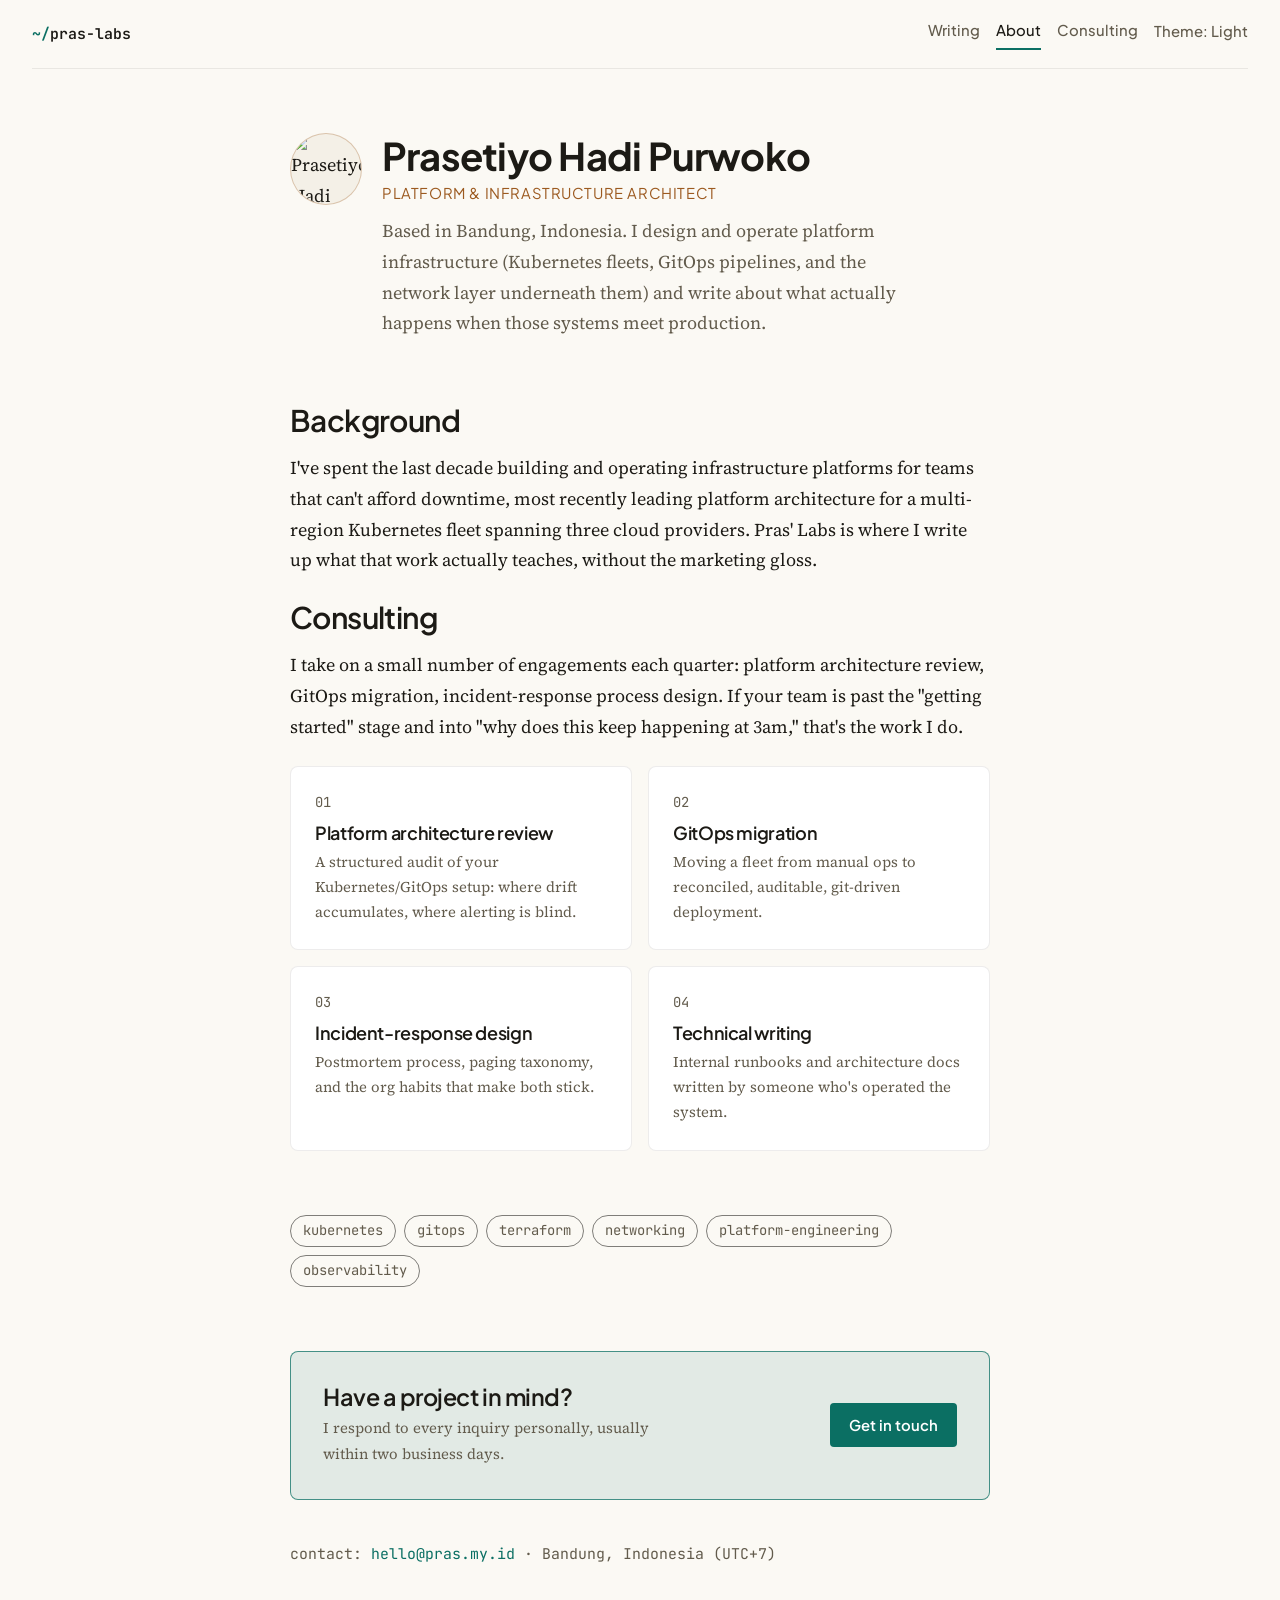
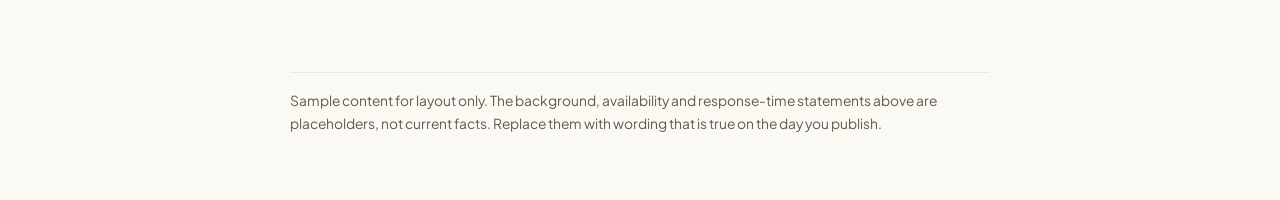
==== ui_kits/about-consulting/index.html @ 94b33f3e "Apply antislop audit 001: contrast, focus, mobile, states, theme, code palette Contrast: text-tertia" ====
<!-- @dsCard group="About" viewport="1040x900" subtitle="About + consulting, dark + light" name="About & consulting" -->
<!DOCTYPE html>
<html lang="en">
<head>
<meta charset="UTF-8">
<meta name="viewport" content="width=device-width, initial-scale=1">
<title>About | Pras' Labs</title>
<script>try{var t=localStorage.getItem('pras-labs-theme');if(t==='light'||t==='dark')document.documentElement.setAttribute('data-theme',t)}catch(e){}</script>
<link rel="stylesheet" href="../../styles.css">
<style>
  body { margin: 0; }
  /* Widths: bp-sm 480px, bp-md 748px, bp-lg 1104px (literal px, CSS cannot read custom properties in @media). */
  .shell { max-width: var(--page-max-width); margin: 0 auto; padding: 0 var(--space-5); }
  @media (max-width: 479.98px) { .shell { padding: 0 var(--space-4); } }
  @media (min-width: 1104px) { .shell { padding: 0 var(--space-6); } }
  .sample-note { max-width: var(--content-width); margin: 0 auto var(--space-8); padding-top: var(--space-4); border-top: 1px solid var(--border-hairline); font-family: var(--font-heading); font-size: var(--text-xs); color: var(--text-secondary); }
  .btn { font-family: var(--font-heading); font-weight: 600; border-radius: var(--radius-sm); border: 1px solid transparent; padding: 0 18px; min-height: var(--touch-target); align-items: center; font-size: var(--text-sm); text-decoration: none; display: inline-flex; }
  .btn-primary { background: var(--accent); color: var(--text-on-accent); }
  .btn-primary:hover { background: var(--accent-strong); color: var(--text-on-accent); text-decoration: none; }
  .btn-secondary { background: transparent; color: var(--text-primary); border-color: var(--border-control); }
  .btn-secondary:hover { border-color: var(--accent); color: var(--accent-strong); text-decoration: none; }
  .link-44 { display: inline-flex; align-items: center; min-height: var(--touch-target); }

  main { max-width: var(--content-width); margin: var(--space-8) auto var(--space-9); }
  @media (max-width: 747.98px) { main { margin: var(--space-7) auto var(--space-7); } }
  .bio-full { display: flex; gap: 20px; align-items: flex-start; margin-bottom: var(--space-8); }
  @media (max-width: 479.98px) { .bio-full { flex-direction: column; margin-bottom: var(--space-7); } }
  .avatar { width: 72px; height: 72px; border-radius: 999px; flex-shrink: 0; border: 1px solid var(--accent-warm-border); background: var(--surface-2); object-fit: cover; }
  .bio-full h1 { font-family: var(--font-heading); font-size: var(--text-h2); font-weight: 700; color: var(--text-primary); margin: 0 0 4px; }
  .bio-full .role { font-family: var(--font-heading); font-size: var(--text-sm); color: var(--accent-warm); text-transform: uppercase; letter-spacing: var(--tracking-wide); margin-bottom: 10px; }
  .bio-full p { font-family: var(--font-body); font-size: var(--text-base); color: var(--text-secondary); line-height: var(--leading-body); margin: 0; max-width: 58ch; }

  h2 { font-family: var(--font-heading); font-size: var(--text-h3); font-weight: 600; color: var(--text-primary); margin: 0 0 var(--space-4); }
  p.body { font-family: var(--font-body); font-size: var(--text-base); line-height: var(--leading-body); color: var(--text-primary); margin: 0 0 var(--space-5); }

  .services { display: grid; grid-template-columns: 1fr 1fr; gap: var(--space-4); margin-bottom: var(--space-8); }
  @media (max-width: 747.98px) { .services { grid-template-columns: 1fr; margin-bottom: var(--space-7); } }
  .service { border: 1px solid var(--border-hairline); border-radius: var(--radius-md); padding: var(--space-5); background: var(--surface); }
  .service .n { font-family: var(--font-mono); font-size: var(--text-xs); color: var(--text-secondary); margin-bottom: 8px; }
  .service h3 { font-family: var(--font-heading); font-size: var(--text-base); font-weight: 600; color: var(--text-primary); margin: 0 0 6px; }
  .service p { font-family: var(--font-body); font-size: var(--text-sm); color: var(--text-secondary); margin: 0; line-height: var(--leading-body); }

  .stack { display: flex; flex-wrap: wrap; gap: var(--space-2); margin-bottom: var(--space-8); }
  @media (max-width: 747.98px) { .stack { margin-bottom: var(--space-7); } }
  .stack .tag { display: inline-flex; align-items: center; min-height: 32px; font-family: var(--font-mono); font-size: var(--text-xs); padding: 0 12px; border-radius: var(--radius-full); border: 1px solid var(--border-control); color: var(--text-secondary); }

  .cta { display: flex; flex-wrap: wrap; gap: 20px; align-items: center; justify-content: space-between; padding: var(--space-6); border: 1px solid var(--accent-border); border-radius: var(--radius-md); background: var(--accent-dim); }
  @media (max-width: 479.98px) { .cta { padding: var(--space-5); } }
  .cta h3 { font-family: var(--font-heading); font-weight: 600; font-size: var(--text-lg); color: var(--text-primary); margin: 0 0 6px; }
  .cta p { font-family: var(--font-body); font-size: var(--text-sm); color: var(--text-secondary); margin: 0; max-width: 44ch; }
  .cta a.btn { white-space: nowrap; }

  .contact a { display: inline-flex; align-items: center; min-height: var(--touch-target); }
  .contact { margin-top: var(--space-6); font-family: var(--font-mono); font-size: var(--text-sm); color: var(--text-secondary); overflow-wrap: anywhere; }
</style>
</head>
<body>
<div class="shell">
  <nav class="pl-nav">
    <a class="pl-wordmark" href="#"><span>~/</span>pras-labs</a>
    <div class="pl-nav-links">
      <a class="pl-nav-item" href="#"><span>Writing</span></a>
      <a class="pl-nav-item" aria-current="page" href="#"><span>About</span></a>
      <a class="pl-nav-item" href="#"><span>Consulting</span></a>
      <button class="pl-nav-item" id="theme-toggle" type="button"><span>Theme: Dark</span></button>
    </div>
  </nav>

  <main>
    <div class="bio-full">
      <img class="avatar" src="../../assets/pras.jpg" alt="Prasetiyo Hadi Purwoko">
      <div>
        <h1>Prasetiyo Hadi Purwoko</h1>
        <div class="role">Platform & Infrastructure Architect</div>
        <p>Based in Bandung, Indonesia. I design and operate platform infrastructure (Kubernetes fleets, GitOps pipelines, and the network layer underneath them) and write about what actually happens when those systems meet production.</p>
      </div>
    </div>

    <h2>Background</h2>
    <p class="body">I've spent the last decade building and operating infrastructure platforms for teams that can't afford downtime, most recently leading platform architecture for a multi-region Kubernetes fleet spanning three cloud providers. Pras' Labs is where I write up what that work actually teaches, without the marketing gloss.</p>

    <h2>Consulting</h2>
    <p class="body">I take on a small number of engagements each quarter: platform architecture review, GitOps migration, incident-response process design. If your team is past the "getting started" stage and into "why does this keep happening at 3am," that's the work I do.</p>

    <div class="services">
      <div class="service"><div class="n">01</div><h3>Platform architecture review</h3><p>A structured audit of your Kubernetes/GitOps setup: where drift accumulates, where alerting is blind.</p></div>
      <div class="service"><div class="n">02</div><h3>GitOps migration</h3><p>Moving a fleet from manual ops to reconciled, auditable, git-driven deployment.</p></div>
      <div class="service"><div class="n">03</div><h3>Incident-response design</h3><p>Postmortem process, paging taxonomy, and the org habits that make both stick.</p></div>
      <div class="service"><div class="n">04</div><h3>Technical writing</h3><p>Internal runbooks and architecture docs written by someone who's operated the system.</p></div>
    </div>

    <div class="stack">
      <span class="tag">kubernetes</span><span class="tag">gitops</span><span class="tag">terraform</span><span class="tag">networking</span><span class="tag">platform-engineering</span><span class="tag">observability</span>
    </div>

    <div class="cta">
      <div>
        <h3>Have a project in mind?</h3>
        <p>I respond to every inquiry personally, usually within two business days.</p>
      </div>
      <a class="btn btn-primary" href="#">Get in touch</a>
    </div>

    <div class="contact">contact: <a href="#">hello@pras.my.id</a> · Bandung, Indonesia (UTC+7)</div>
  </main>
  <p class="sample-note">Sample content for layout only. The background, availability and response-time statements above are placeholders, not current facts. Replace them with wording that is true on the day you publish.</p>
</div>
<script>
(function () {
  var b = document.getElementById('theme-toggle');
  function cur() {
    var d = document.documentElement.getAttribute('data-theme');
    if (d) return d;
    try { return matchMedia('(prefers-color-scheme: light)').matches ? 'light' : 'dark'; } catch (e) { return 'dark'; }
  }
  function paint() { b.firstElementChild.textContent = 'Theme: ' + (cur() === 'dark' ? 'Dark' : 'Light'); }
  paint();
  b.addEventListener('click', function () {
    var n = cur() === 'dark' ? 'light' : 'dark';
    document.documentElement.setAttribute('data-theme', n);
    try { localStorage.setItem('pras-labs-theme', n); } catch (e) { /* storage unavailable */ }
    paint();
  });
})();
</script>
</body>
</html>
---- styles.css ----
@import './tokens/fonts.css';
@import './tokens/colors.css';
@import './tokens/typography.css';
@import './tokens/spacing.css';
@import './components/core/core.css';

* { box-sizing: border-box; }
html, body {
  margin: 0;
  background: var(--bg);
  color: var(--text-primary);
  font-family: var(--font-body);
  font-size: var(--text-base);
  line-height: var(--leading-body);
  -webkit-font-smoothing: antialiased;
}
a { color: var(--link); text-decoration: none; }
a:hover { color: var(--link-hover); text-decoration: underline; }
h1, h2, h3, h4 {
  font-family: var(--font-heading);
  font-weight: var(--weight-semibold);
  letter-spacing: var(--tracking-tight);
  line-height: var(--leading-tight);
  margin: 0;
  overflow-wrap: anywhere;
}
code, pre, kbd { font-family: var(--font-mono); }
img { max-width: 100%; }

/* Focus: every link, button and focusable region. Never remove an outline
   without this replacement. */
a:focus-visible,
button:focus-visible,
[tabindex]:focus-visible {
  outline: 2px solid var(--focus-ring);
  outline-offset: 2px;
}
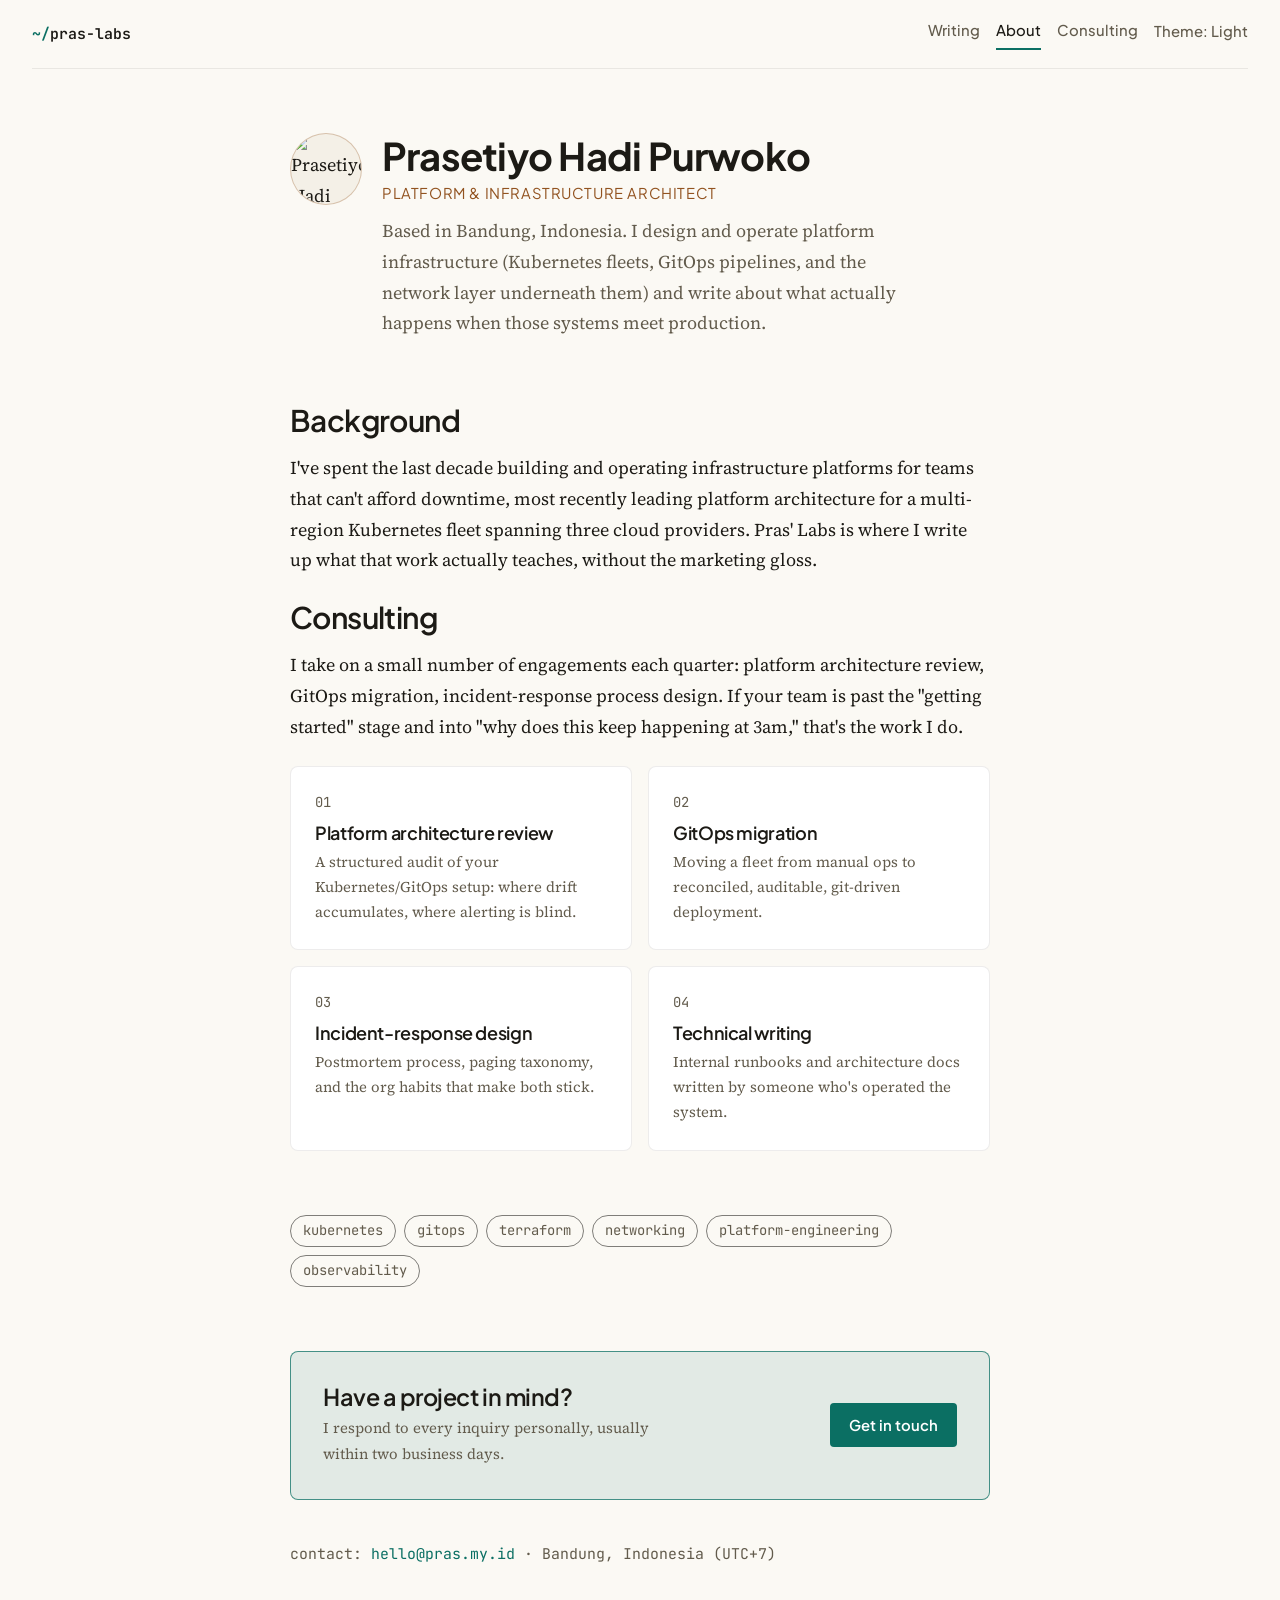
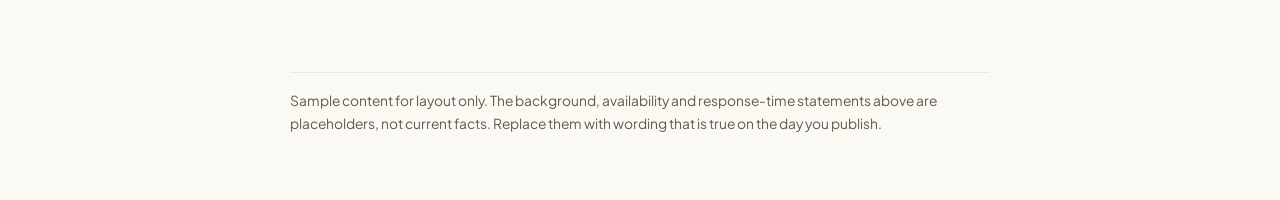
==== commit 927e6acc: "Follow-ups to audit 001: print theme, hover and press rules, axe fixes Print: @media print block wit" ====
--- a/ui_kits/about-consulting/index.html
+++ b/ui_kits/about-consulting/index.html
@@ -56,13 +56,13 @@
 </head>
 <body>
 <div class="shell">
-  <nav class="pl-nav">
+  <nav class="pl-nav" aria-label="Main">
     <a class="pl-wordmark" href="#"><span>~/</span>pras-labs</a>
     <div class="pl-nav-links">
       <a class="pl-nav-item" href="#"><span>Writing</span></a>
       <a class="pl-nav-item" aria-current="page" href="#"><span>About</span></a>
       <a class="pl-nav-item" href="#"><span>Consulting</span></a>
-      <button class="pl-nav-item" id="theme-toggle" type="button"><span>Theme: Dark</span></button>
+      <button class="pl-nav-item pl-theme-toggle" id="theme-toggle" type="button"><span>Theme: Dark</span></button>
     </div>
   </nav>
 
@@ -103,7 +103,7 @@
 
     <div class="contact">contact: <a href="#">hello@pras.my.id</a> · Bandung, Indonesia (UTC+7)</div>
   </main>
-  <p class="sample-note">Sample content for layout only. The background, availability and response-time statements above are placeholders, not current facts. Replace them with wording that is true on the day you publish.</p>
+  <footer class="sample-note">Sample content for layout only. The background, availability and response-time statements above are placeholders, not current facts. Replace them with wording that is true on the day you publish.</footer>
 </div>
 <script>
 (function () {
@@ -113,7 +113,11 @@
     if (d) return d;
     try { return matchMedia('(prefers-color-scheme: light)').matches ? 'light' : 'dark'; } catch (e) { return 'dark'; }
   }
-  function paint() { b.firstElementChild.textContent = 'Theme: ' + (cur() === 'dark' ? 'Dark' : 'Light'); }
+  function paint() {
+    var dark = cur() === 'dark';
+    b.firstElementChild.textContent = 'Theme: ' + (dark ? 'Dark' : 'Light');
+    b.setAttribute('aria-label', 'Theme: ' + (dark ? 'Dark' : 'Light') + '. Switch to ' + (dark ? 'light' : 'dark') + '.');
+  }
   paint();
   b.addEventListener('click', function () {
     var n = cur() === 'dark' ? 'light' : 'dark';
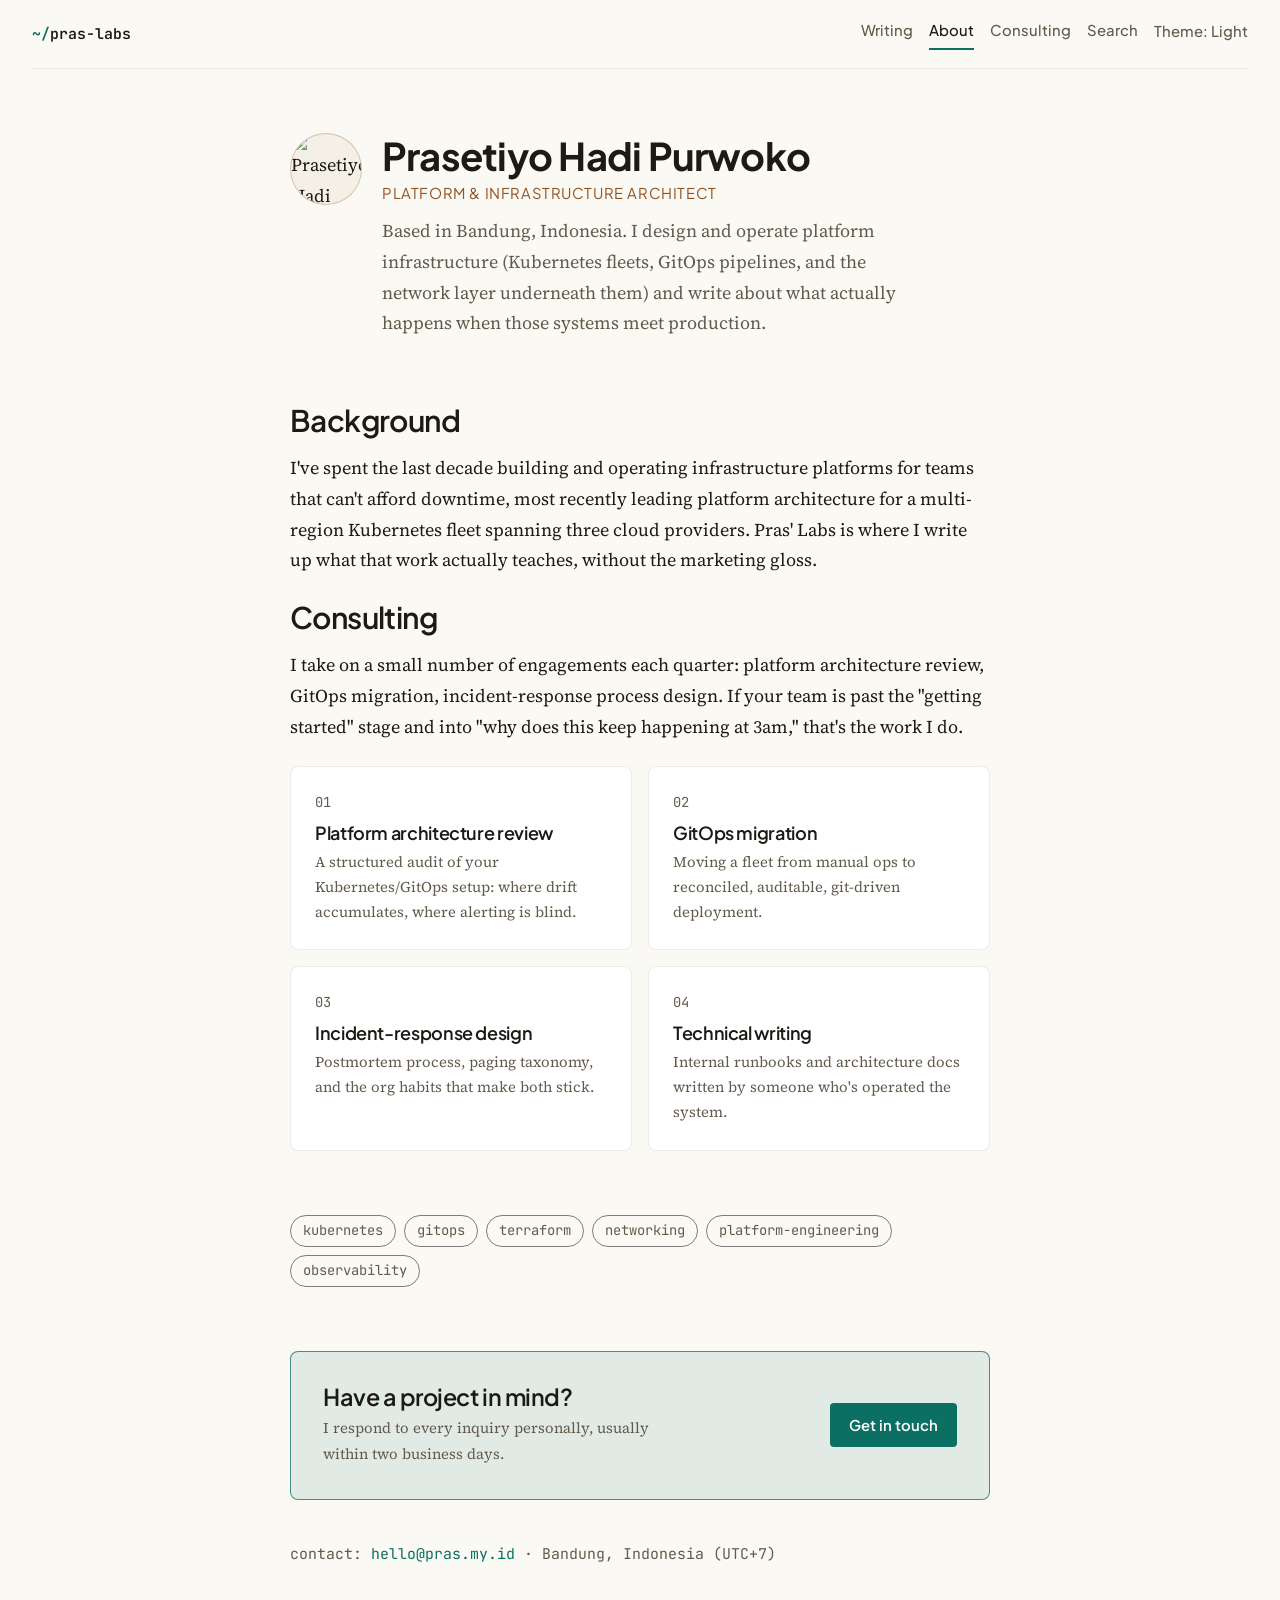
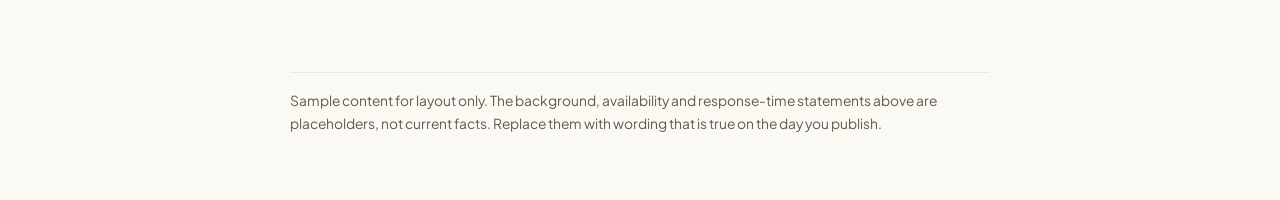
==== commit 0f232b7e: "Add Search as the fourth Nav link and document the search page Replaces the "no search bar in v1" ru" ====
--- a/ui_kits/about-consulting/index.html
+++ b/ui_kits/about-consulting/index.html
@@ -62,6 +62,7 @@
       <a class="pl-nav-item" href="#"><span>Writing</span></a>
       <a class="pl-nav-item" aria-current="page" href="#"><span>About</span></a>
       <a class="pl-nav-item" href="#"><span>Consulting</span></a>
+      <a class="pl-nav-item" href="#"><span>Search</span></a>
       <button class="pl-nav-item pl-theme-toggle" id="theme-toggle" type="button"><span>Theme: Dark</span></button>
     </div>
   </nav>
--- a/styles.css
+++ b/styles.css
@@ -31,6 +31,7 @@
    without this replacement. */
 a:focus-visible,
 button:focus-visible,
+input:focus-visible,
 [tabindex]:focus-visible {
   outline: 2px solid var(--focus-ring);
   outline-offset: 2px;
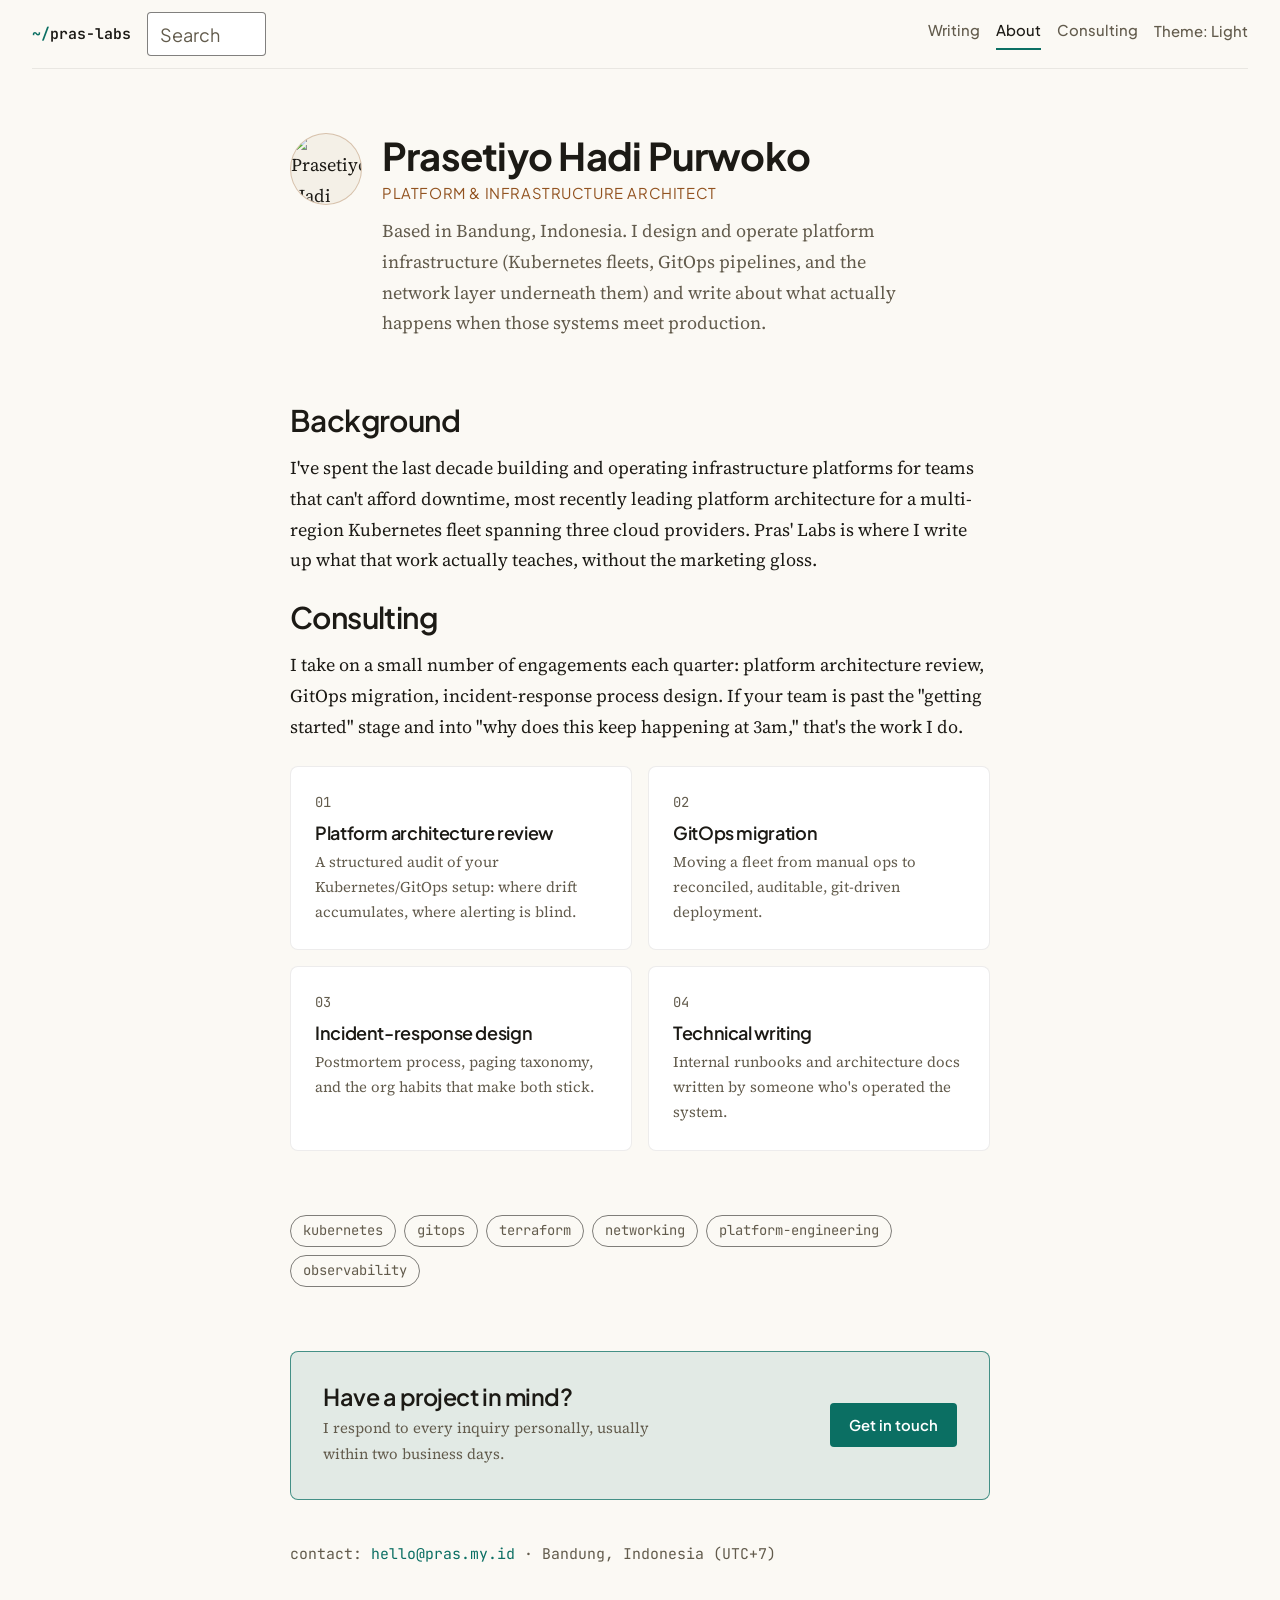
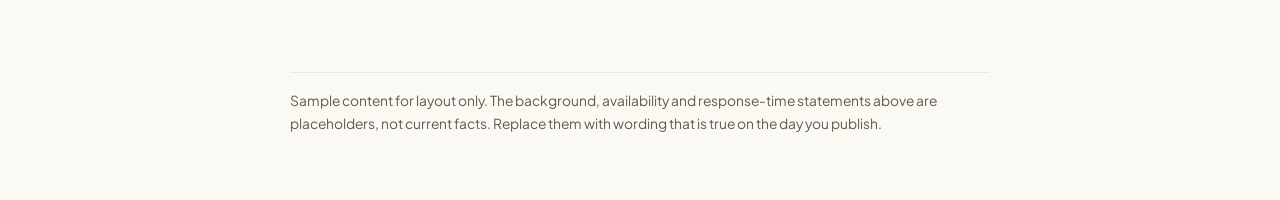
==== commit 1f788af5: "Make Nav search a narrow field that expands on focus Replaces the Search link with a field beside th" ====
--- a/ui_kits/about-consulting/index.html
+++ b/ui_kits/about-consulting/index.html
@@ -58,11 +58,11 @@
 <div class="shell">
   <nav class="pl-nav" aria-label="Main">
     <a class="pl-wordmark" href="#"><span>~/</span>pras-labs</a>
+    <form class="pl-search" role="search" action="/search" method="get"><input class="pl-field" type="search" name="q" placeholder="Search" aria-label="Search the writing" autocomplete="off" enterkeyhint="search"></form>
     <div class="pl-nav-links">
       <a class="pl-nav-item" href="#"><span>Writing</span></a>
       <a class="pl-nav-item" aria-current="page" href="#"><span>About</span></a>
       <a class="pl-nav-item" href="#"><span>Consulting</span></a>
-      <a class="pl-nav-item" href="#"><span>Search</span></a>
       <button class="pl-nav-item pl-theme-toggle" id="theme-toggle" type="button"><span>Theme: Dark</span></button>
     </div>
   </nav>
@@ -108,6 +108,7 @@
 </div>
 <script>
 (function () {
+  document.querySelectorAll('.pl-search .pl-field').forEach(function (i) { i.addEventListener('keydown', function (e) { if (e.key === 'Escape') i.blur(); }); });
   var b = document.getElementById('theme-toggle');
   function cur() {
     var d = document.documentElement.getAttribute('data-theme');
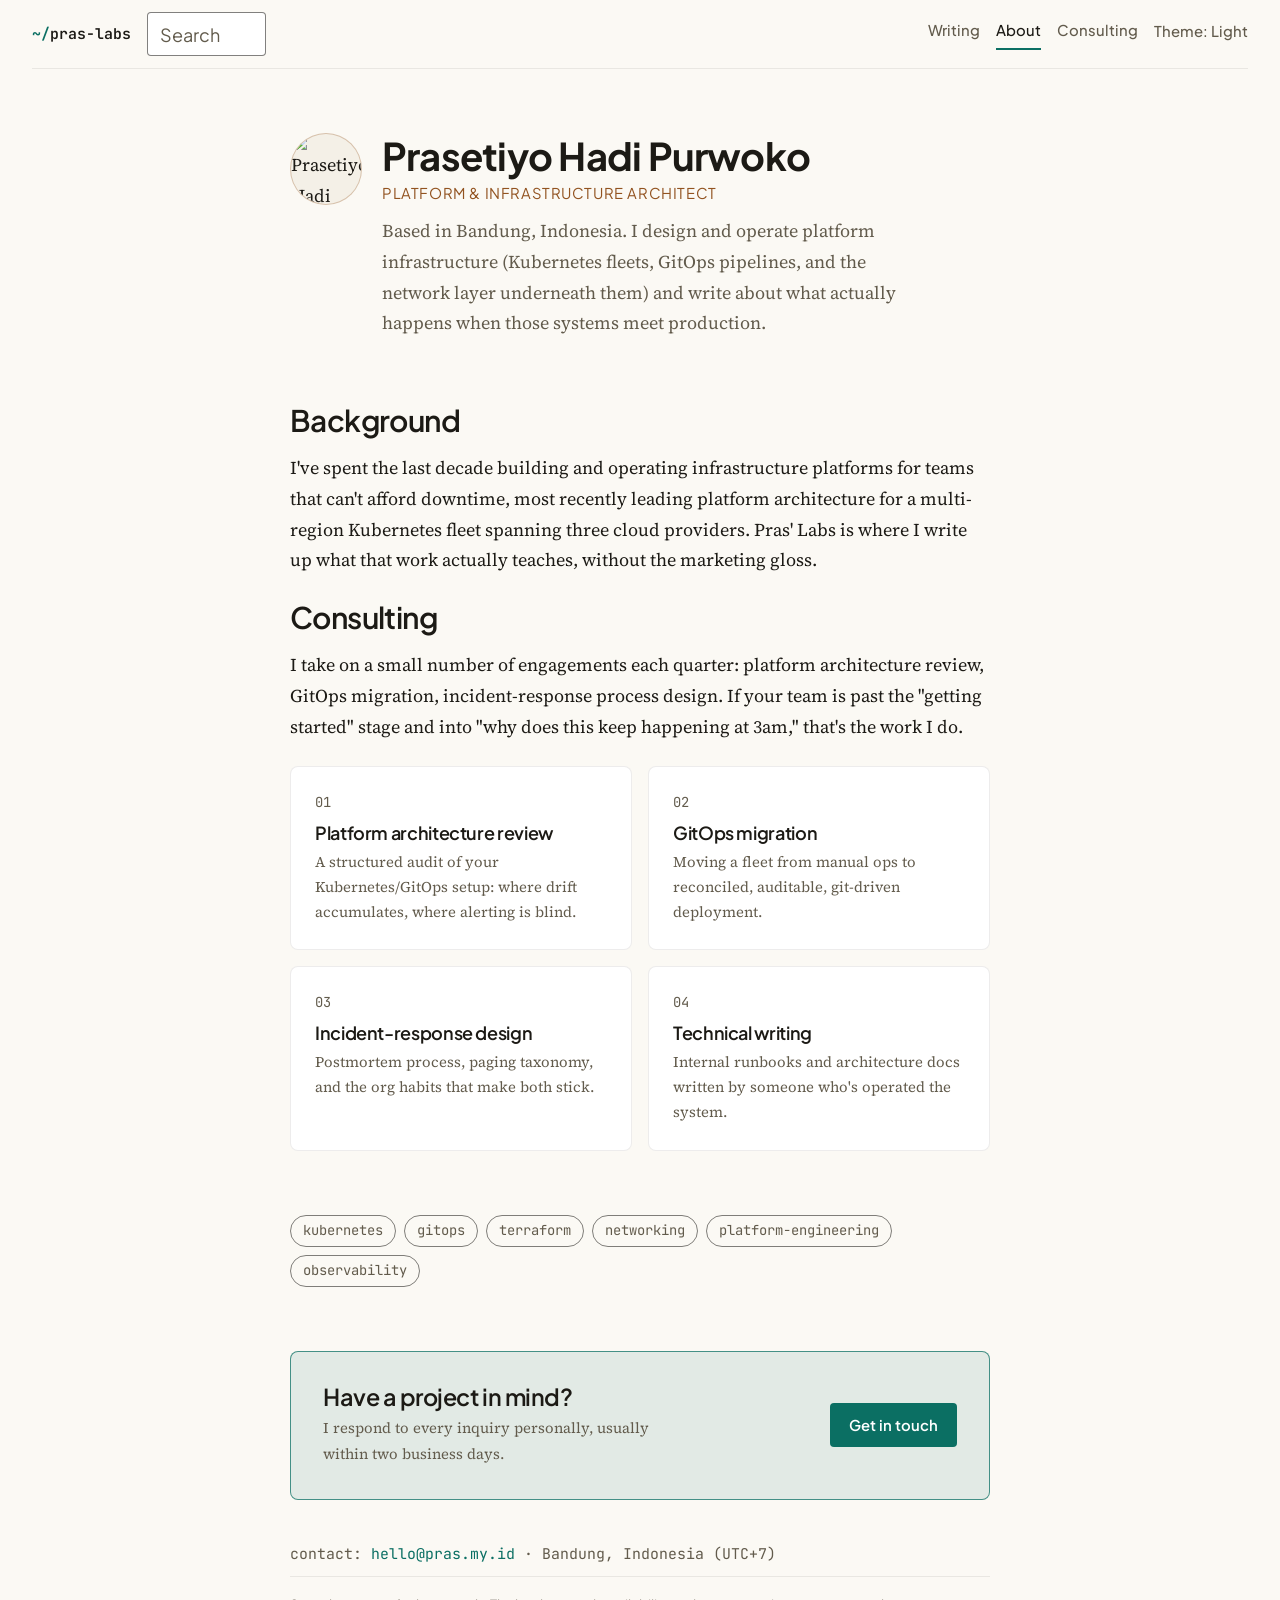
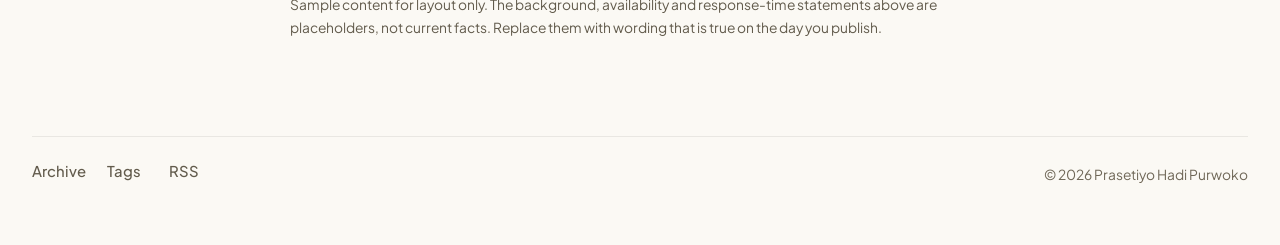
==== commit c8c551ed: "Apply feedback from the blog implementation: Nav search fixes, Footer, naming, theme wording Nav and" ====
--- a/ui_kits/about-consulting/index.html
+++ b/ui_kits/about-consulting/index.html
@@ -53,6 +53,7 @@
   .contact a { display: inline-flex; align-items: center; min-height: var(--touch-target); }
   .contact { margin-top: var(--space-6); font-family: var(--font-mono); font-size: var(--text-sm); color: var(--text-secondary); overflow-wrap: anywhere; }
 </style>
+<noscript><style>.pl-theme-toggle{display:none}</style></noscript>
 </head>
 <body>
 <div class="shell">
@@ -103,12 +104,20 @@
     </div>
 
     <div class="contact">contact: <a href="#">hello@pras.my.id</a> · Bandung, Indonesia (UTC+7)</div>
-  </main>
-  <footer class="sample-note">Sample content for layout only. The background, availability and response-time statements above are placeholders, not current facts. Replace them with wording that is true on the day you publish.</footer>
+    <p class="sample-note">Sample content for layout only. The background, availability and response-time statements above are placeholders, not current facts. Replace them with wording that is true on the day you publish.</p>
+</main>
+  <footer class="pl-footer">
+    <nav class="pl-footer-links" aria-label="Footer">
+      <a class="pl-nav-item" href="#"><span>Archive</span></a>
+      <a class="pl-nav-item" href="#"><span>Tags</span></a>
+      <a class="pl-nav-item" href="#"><span>RSS</span></a>
+    </nav>
+    <p class="pl-footer-copy">&copy; 2026 Prasetiyo Hadi Purwoko</p>
+  </footer>
 </div>
 <script>
 (function () {
-  document.querySelectorAll('.pl-search .pl-field').forEach(function (i) { i.addEventListener('keydown', function (e) { if (e.key === 'Escape') i.blur(); }); });
+  document.querySelectorAll('.pl-search .pl-field').forEach(function (i) { i.addEventListener('keydown', function (e) { if (e.key === 'Escape') { e.preventDefault(); i.blur(); } }); });
   var b = document.getElementById('theme-toggle');
   function cur() {
     var d = document.documentElement.getAttribute('data-theme');
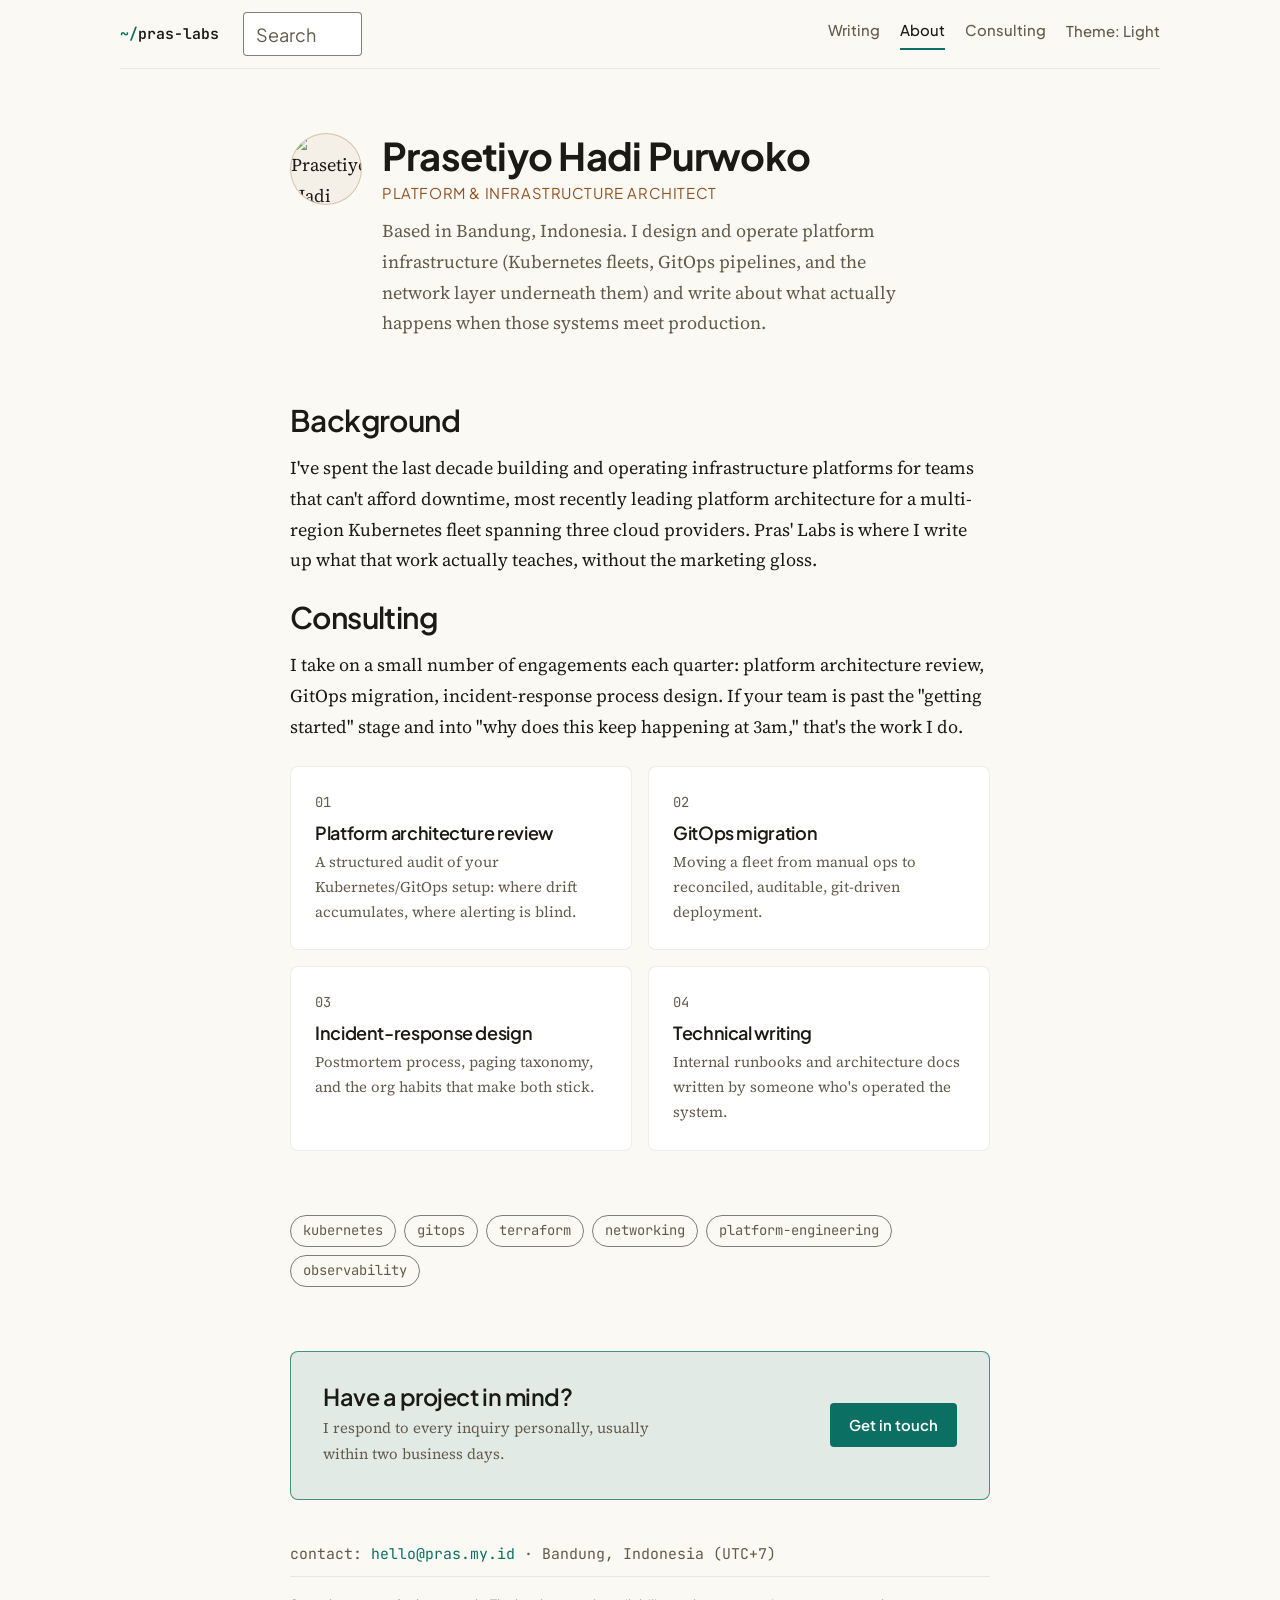
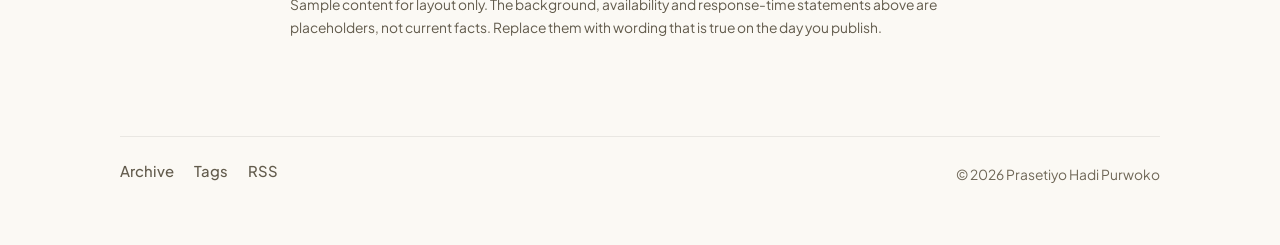
==== commit fa490e5f: "Third round of blog feedback: press feedback, item spacing, back to top, widths - Press is instant (" ====
--- a/ui_kits/about-consulting/index.html
+++ b/ui_kits/about-consulting/index.html
@@ -10,9 +10,7 @@
 <style>
   body { margin: 0; }
   /* Widths: bp-sm 480px, bp-md 748px, bp-lg 1104px (literal px, CSS cannot read custom properties in @media). */
-  .shell { max-width: var(--page-max-width); margin: 0 auto; padding: 0 var(--space-5); }
-  @media (max-width: 479.98px) { .shell { padding: 0 var(--space-4); } }
-  @media (min-width: 1104px) { .shell { padding: 0 var(--space-6); } }
+  .shell { max-width: var(--page-max-width); margin: 0 auto; padding: 0 var(--page-padding); }
   .sample-note { max-width: var(--content-width); margin: 0 auto var(--space-8); padding-top: var(--space-4); border-top: 1px solid var(--border-hairline); font-family: var(--font-heading); font-size: var(--text-xs); color: var(--text-secondary); }
   .btn { font-family: var(--font-heading); font-weight: 600; border-radius: var(--radius-sm); border: 1px solid transparent; padding: 0 18px; min-height: var(--touch-target); align-items: center; font-size: var(--text-sm); text-decoration: none; display: inline-flex; }
   .btn-primary { background: var(--accent); color: var(--text-on-accent); }
@@ -55,7 +53,7 @@
 </style>
 <noscript><style>.pl-theme-toggle{display:none}</style></noscript>
 </head>
-<body>
+<body id="top">
 <div class="shell">
   <nav class="pl-nav" aria-label="Main">
     <a class="pl-wordmark" href="#"><span>~/</span>pras-labs</a>
--- a/styles.css
+++ b/styles.css
@@ -14,8 +14,18 @@
   line-height: var(--leading-body);
   -webkit-font-smoothing: antialiased;
 }
-a { color: var(--link); text-decoration: none; }
-a:hover { color: var(--link-hover); text-decoration: underline; }
+/* Plain links, such as links inside running prose. These rules have zero
+   specificity (:where), so a component's own class (Button, Tag, Nav items,
+   the wordmark) always wins. A plain `a:hover` here out-ranks a single class and
+   turned a primary Button link's label the same color as its fill on hover.
+   Hover is limited to devices that can hover, so a tap never leaves a sticky
+   hover color; press shows the same color shift, with the underline, and no
+   transition on the way in. */
+:where(a) { color: var(--link); text-decoration: none; }
+:where(a:active) { color: var(--link-hover); text-decoration: underline; }
+@media (hover: hover) {
+  :where(a:hover) { color: var(--link-hover); text-decoration: underline; }
+}
 h1, h2, h3, h4 {
   font-family: var(--font-heading);
   font-weight: var(--weight-semibold);
@@ -36,3 +46,8 @@
   outline: 2px solid var(--focus-ring);
   outline-offset: 2px;
 }
+
+/* The one exception: <body id="top" tabindex="-1">, focused by script after a
+   scripted "Back to top". It is not in the tab order and not a control, so a ring
+   around the whole page would be noise. Never extend this to elements people operate. */
+body[tabindex="-1"]:focus-visible { outline: none; }
